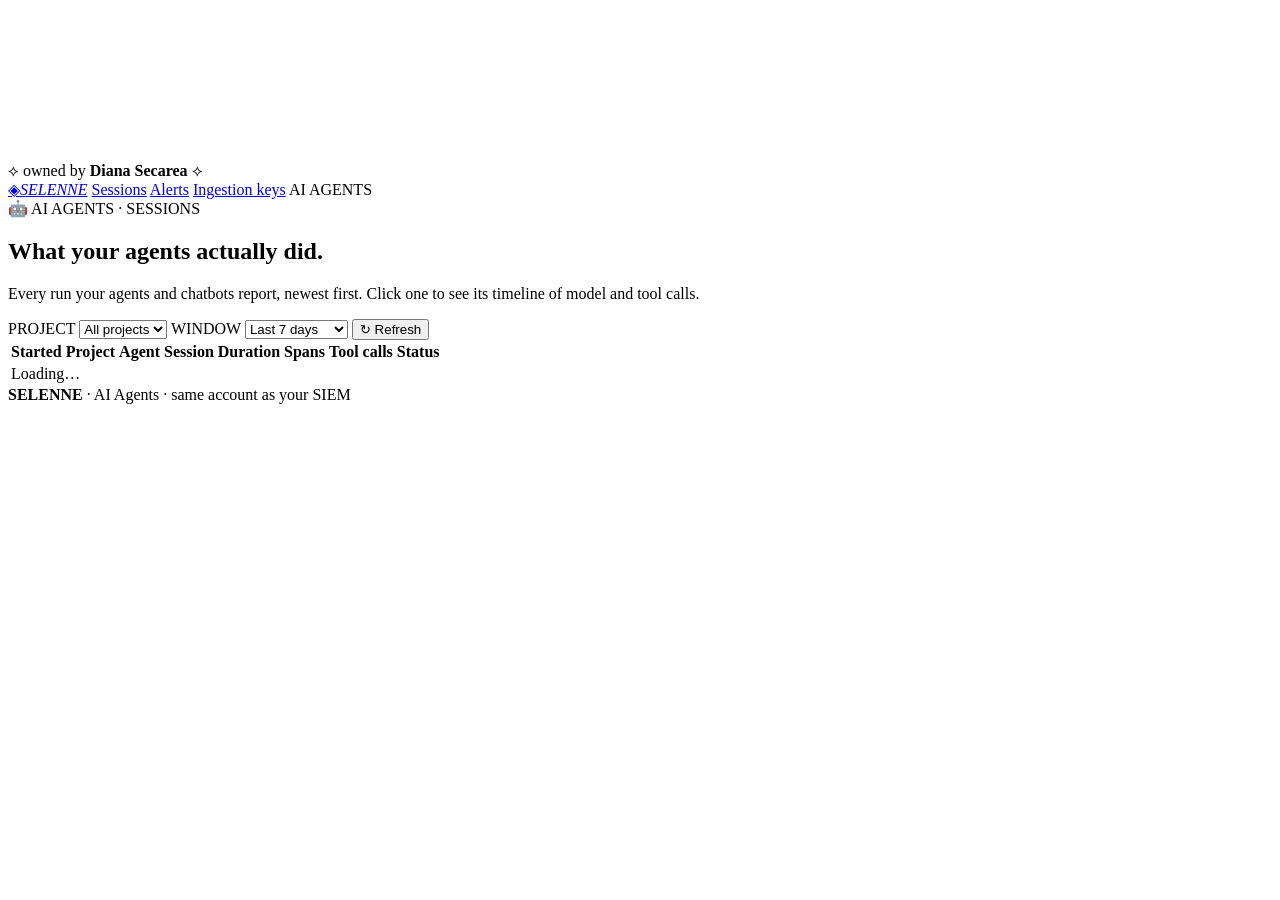
==== frontend/index.html @ 6bac26e8 "initial commit" ====
<!DOCTYPE html>
<html lang="en">
<head>
<meta charset="UTF-8">
<meta name="viewport" content="width=device-width, initial-scale=1.0">
<title>AI Agents — Selenne</title>
<link rel="preconnect" href="https://fonts.googleapis.com">
<link href="https://fonts.googleapis.com/css2?family=Space+Grotesk:wght@500;600;700&family=Inter:wght@400;500;600&family=JetBrains+Mono:wght@400;600&display=swap" rel="stylesheet">
<!-- Selenne's stylesheet, switcher and UI runtime, copied into
     assets/selenne/ by scripts/sync-selenne-ui.sh — same look as the SIEM,
     no runtime dependency on Selenne serving /assets/. -->
<link rel="stylesheet" href="/agents/assets/selenne/style.css">
<link rel="stylesheet" href="/agents/assets/console.css">
</head>
<body>

<canvas id="particles"></canvas>
<div class="aurora"><span></span><span></span><span></span></div>
<div class="grid-overlay"></div>

<div class="owner-line">⟡ owned by <b>Diana Secarea</b> ⟡</div>
<nav class="nav">
  <a class="brand" href="/agents/"><span class="logo">◈</span><em>SELENNE</em></a>
  <a class="link active" href="/agents/">Sessions</a>
  <a class="link" href="/agents/alerts">Alerts</a>
  <a class="link" href="/profile.html#agent-keys">Ingestion keys</a>
  <span class="spacer"></span>
  <span class="status-pill"><span class="dot"></span>AI AGENTS</span>
  <a class="link" id="navUser" href="/profile.html" hidden></a>
  <a class="link" id="navOut" href="#" title="Sign out" aria-label="Sign out" hidden>
    <svg width="14" height="14" viewBox="0 0 24 24" fill="none" stroke="currentColor" stroke-width="2" aria-hidden="true"><path d="M9 21H5a2 2 0 0 1-2-2V5a2 2 0 0 1 2-2h4"/><path d="m16 17 5-5-5-5M21 12H9"/></svg>
  </a>
</nav>

<main class="page wrap">
  <div class="ag-head">
    <span class="eyebrow reveal">🤖 AI AGENTS · SESSIONS</span>
    <h2 class="section-title reveal" data-delay="1">What your agents <span class="grad-text">actually did.</span></h2>
    <p class="ag-lede reveal" data-delay="2">Every run your agents and chatbots report, newest first. Click one to see its timeline of model and tool calls.</p>
  </div>

  <div class="card ag-banner" id="entitleBanner" hidden>
    <b>Selenne Agents isn't enabled on this account yet.</b>
    It comes as an add-on to your Selenne plan — contact us from your
    <a href="/profile.html">profile</a> to turn it on.
  </div>

  <div class="ag-filters reveal" data-delay="2">
    <label>PROJECT
      <select id="fProject"><option value="">All projects</option></select>
    </label>
    <label>WINDOW
      <select id="fHours">
        <option value="1">Last hour</option>
        <option value="24">Last 24 hours</option>
        <option value="168" selected>Last 7 days</option>
        <option value="720">Last 30 days</option>
      </select>
    </label>
    <span class="spacer"></span>
    <span class="mono ag-updated" id="updated"></span>
    <button class="btn btn-ghost ag-refresh" id="refresh" type="button">↻ Refresh</button>
  </div>

  <div class="card table-card reveal" data-delay="3" id="sessionsCard">
    <table class="nx">
      <thead><tr>
        <th>Started</th><th>Project</th><th>Agent</th><th>Session</th>
        <th class="num">Duration</th><th class="num">Spans</th><th class="num">Tool calls</th><th>Status</th>
      </tr></thead>
      <tbody id="sessions"><tr><td colspan="8" class="ag-muted">Loading…</td></tr></tbody>
    </table>
  </div>

  <div class="card ag-empty" id="emptyState" hidden>
    <h3>No sessions yet</h3>
    <p>Send your first trace and it shows up here within seconds.</p>
    <ol>
      <li><a href="/profile.html#agent-keys">Create an ingestion key</a> for your agent.</li>
      <li>Point OpenTelemetry at Selenne — no code change if you already use it:
        <pre class="ag-code">OTEL_EXPORTER_OTLP_TRACES_ENDPOINT=https://ingest.selenne.app/v1/traces
OTEL_EXPORTER_OTLP_TRACES_HEADERS="Authorization=Bearer sk_sel_…"
OTEL_SERVICE_NAME=my-agent</pre>
      </li>
      <li>Not on OpenTelemetry? POST JSON spans to <code>https://ingest.selenne.app/v1/events</code>.</li>
    </ol>
  </div>

  <section class="ag-detail" id="detail" hidden>
    <div class="card ag-trace">
      <div class="ag-trace-head">
        <div>
          <span class="eyebrow" id="dProject"></span>
          <h3 id="dTitle"></h3>
          <div class="mono ag-muted" id="dMeta"></div>
        </div>
        <button class="btn btn-ghost ag-refresh" id="dClose" type="button">✕ Close</button>
      </div>
      <div class="ag-legend">
        <span><i class="k-llm"></i>model call</span>
        <span><i class="k-tool"></i>tool call</span>
        <span><i class="k-other"></i>other</span>
        <span><i class="k-err"></i>error</span>
      </div>
      <div class="ag-waterfall" id="waterfall"></div>
    </div>
    <div class="card ag-inspector" id="inspector">
      <div class="ag-muted">Select a span to inspect it.</div>
    </div>
  </section>

  <footer class="footer"><b>SELENNE</b> · AI Agents · same account as your SIEM</footer>
</main>

<script src="/agents/assets/selenne/ui.js"></script>
<script src="/agents/assets/selenne/product-switch.js"></script>
<script src="/agents/assets/console.js"></script>
</body>
</html>
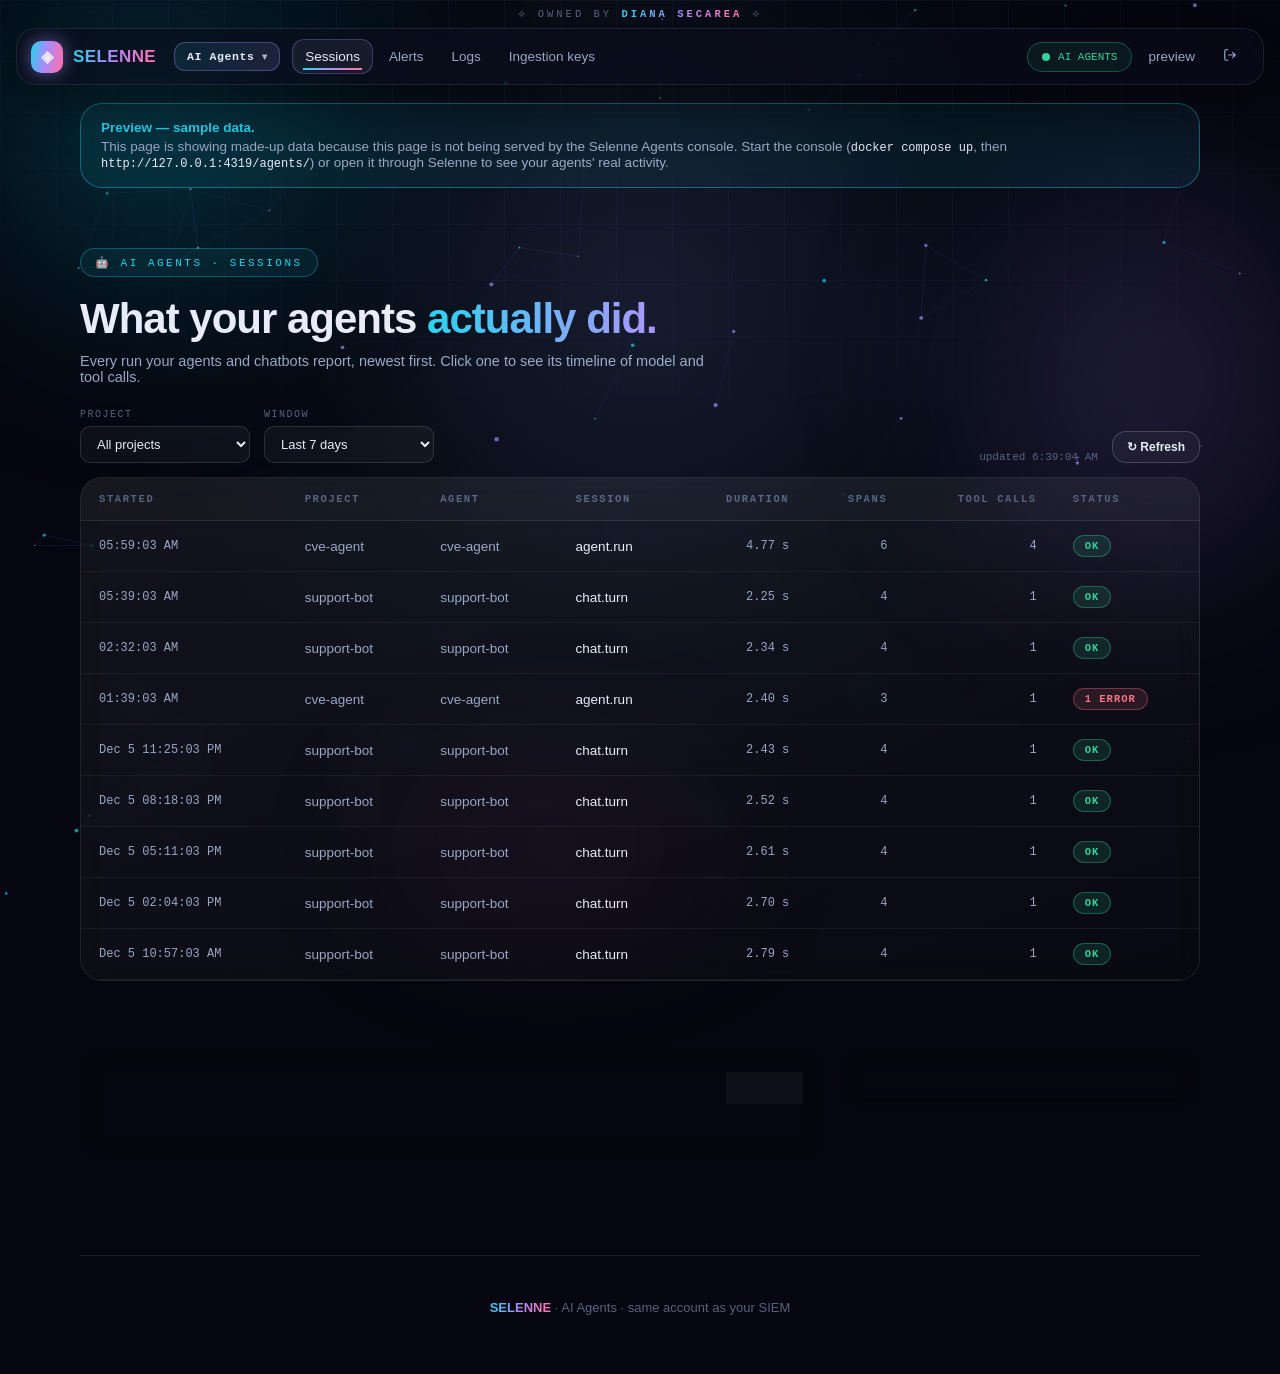
==== commit 146a3197: "Agents console: logs and keys pages, preview mode, links back to Selenne - Frontend works however it" ====
--- a/frontend/index.html
+++ b/frontend/index.html
@@ -9,8 +9,8 @@
 <!-- Selenne's stylesheet, switcher and UI runtime, copied into
      assets/selenne/ by scripts/sync-selenne-ui.sh — same look as the SIEM,
      no runtime dependency on Selenne serving /assets/. -->
-<link rel="stylesheet" href="/agents/assets/selenne/style.css">
-<link rel="stylesheet" href="/agents/assets/console.css">
+<link rel="stylesheet" href="assets/selenne/style.css">
+<link rel="stylesheet" href="assets/console.css">
 </head>
 <body>
 
@@ -20,13 +20,14 @@
 
 <div class="owner-line">⟡ owned by <b>Diana Secarea</b> ⟡</div>
 <nav class="nav">
-  <a class="brand" href="/agents/"><span class="logo">◈</span><em>SELENNE</em></a>
-  <a class="link active" href="/agents/">Sessions</a>
-  <a class="link" href="/agents/alerts">Alerts</a>
-  <a class="link" href="/profile.html#agent-keys">Ingestion keys</a>
+  <a class="brand" href="/landing.html" data-selenne-link="/landing.html" title="Selenne — home"><span class="logo">◈</span><em>SELENNE</em></a>
+  <a class="link active" href="index.html">Sessions</a>
+  <a class="link" href="alerts.html">Alerts</a>
+  <a class="link" href="logs.html">Logs</a>
+  <a class="link" href="keys.html">Ingestion keys</a>
   <span class="spacer"></span>
   <span class="status-pill"><span class="dot"></span>AI AGENTS</span>
-  <a class="link" id="navUser" href="/profile.html" hidden></a>
+  <a class="link" id="navUser" href="/profile.html" data-selenne-link="/profile.html" hidden></a>
   <a class="link" id="navOut" href="#" title="Sign out" aria-label="Sign out" hidden>
     <svg width="14" height="14" viewBox="0 0 24 24" fill="none" stroke="currentColor" stroke-width="2" aria-hidden="true"><path d="M9 21H5a2 2 0 0 1-2-2V5a2 2 0 0 1 2-2h4"/><path d="m16 17 5-5-5-5M21 12H9"/></svg>
   </a>
@@ -42,7 +43,7 @@
   <div class="card ag-banner" id="entitleBanner" hidden>
     <b>Selenne Agents isn't enabled on this account yet.</b>
     It comes as an add-on to your Selenne plan — contact us from your
-    <a href="/profile.html">profile</a> to turn it on.
+    <a href="/profile.html" data-selenne-link="/profile.html">profile</a> to turn it on.
   </div>
 
   <div class="ag-filters reveal" data-delay="2">
@@ -76,7 +77,7 @@
     <h3>No sessions yet</h3>
     <p>Send your first trace and it shows up here within seconds.</p>
     <ol>
-      <li><a href="/profile.html#agent-keys">Create an ingestion key</a> for your agent.</li>
+      <li><a href="keys.html">Create an ingestion key</a> for your agent.</li>
       <li>Point OpenTelemetry at Selenne — no code change if you already use it:
         <pre class="ag-code">OTEL_EXPORTER_OTLP_TRACES_ENDPOINT=https://ingest.selenne.app/v1/traces
 OTEL_EXPORTER_OTLP_TRACES_HEADERS="Authorization=Bearer sk_sel_…"
@@ -112,8 +113,10 @@
   <footer class="footer"><b>SELENNE</b> · AI Agents · same account as your SIEM</footer>
 </main>
 
-<script src="/agents/assets/selenne/ui.js"></script>
-<script src="/agents/assets/selenne/product-switch.js"></script>
-<script src="/agents/assets/console.js"></script>
+<script src="assets/demo.js"></script>
+<script src="assets/common.js"></script>
+<script src="assets/selenne/ui.js"></script>
+<script src="assets/selenne/product-switch.js"></script>
+<script src="assets/console.js"></script>
 </body>
 </html>
--- a/frontend/assets/selenne/style.css
+++ b/frontend/assets/selenne/style.css
@@ -0,0 +1,1218 @@
+/* ============================================================
+   SELENNE — design system
+   Alternative showcase UI for the Wazuh AI Threat Engine.
+   ============================================================ */
+
+:root {
+  --bg:        #05060f;
+  --bg2:       #090b1a;
+  --glass:     rgba(255,255,255,0.04);
+  --glass-hi:  rgba(255,255,255,0.08);
+  --stroke:    rgba(255,255,255,0.09);
+  --stroke-hi: rgba(255,255,255,0.18);
+
+  --cyan:    #22d3ee;
+  --violet:  #a78bfa;
+  --magenta: #f472b6;
+  --green:   #34d399;
+  --amber:   #fbbf24;
+  --red:     #fb7185;
+
+  --text:      #e8ecf8;
+  --text-soft: #9aa6c4;
+  --text-dim:  #58627e;
+
+  --font-display: "Space Grotesk", sans-serif;
+  --font-body:    "Inter", sans-serif;
+  --font-mono:    "JetBrains Mono", monospace;
+
+  --grad-hero: linear-gradient(100deg, #22d3ee 0%, #a78bfa 45%, #f472b6 90%);
+  --ease-out:  cubic-bezier(.16,1,.3,1);
+}
+
+* { box-sizing: border-box; margin: 0; padding: 0; }
+html { scroll-behavior: smooth; }
+
+body {
+  background: var(--bg);
+  color: var(--text);
+  font-family: var(--font-body);
+  min-height: 100vh;
+  overflow-x: hidden;
+  -webkit-font-smoothing: antialiased;
+}
+
+::selection { background: rgba(167,139,250,.35); }
+::-webkit-scrollbar { width: 10px; height: 10px; }
+::-webkit-scrollbar-track { background: var(--bg); }
+::-webkit-scrollbar-thumb { background: #1c2340; border-radius: 8px; }
+::-webkit-scrollbar-thumb:hover { background: #2a3560; }
+
+/* ---------- Background layers ---------- */
+
+#particles { position: fixed; inset: 0; z-index: 0; pointer-events: none; }
+
+.aurora {
+  position: fixed; inset: 0; z-index: 0;
+  overflow: hidden; pointer-events: none;
+  filter: blur(90px) saturate(130%);
+  opacity: .5;
+}
+.aurora span { position: absolute; border-radius: 50%; mix-blend-mode: screen; }
+.aurora span:nth-child(1) {
+  width: 55vw; height: 55vw; left: -18vw; top: -22vw;
+  background: radial-gradient(circle, rgba(34,211,238,.5), transparent 65%);
+  animation: drift1 26s ease-in-out infinite alternate;
+}
+.aurora span:nth-child(2) {
+  width: 48vw; height: 48vw; right: -16vw; top: 8vh;
+  background: radial-gradient(circle, rgba(167,139,250,.45), transparent 65%);
+  animation: drift2 32s ease-in-out infinite alternate;
+}
+.aurora span:nth-child(3) {
+  width: 42vw; height: 42vw; left: 22vw; bottom: -26vw;
+  background: radial-gradient(circle, rgba(244,114,182,.35), transparent 65%);
+  animation: drift3 38s ease-in-out infinite alternate;
+}
+@keyframes drift1 { to { transform: translate(9vw, 7vh)  rotate(35deg); } }
+@keyframes drift2 { to { transform: translate(-8vw, 10vh) rotate(-30deg); } }
+@keyframes drift3 { to { transform: translate(6vw, -9vh) rotate(25deg); } }
+
+.grid-overlay {
+  position: fixed; inset: 0; z-index: 0; pointer-events: none;
+  background-image:
+    linear-gradient(rgba(140,160,255,.05) 1px, transparent 1px),
+    linear-gradient(90deg, rgba(140,160,255,.05) 1px, transparent 1px);
+  background-size: 56px 56px;
+  mask-image: radial-gradient(ellipse 90% 70% at 50% 0%, black 30%, transparent 80%);
+}
+
+main, .page { position: relative; z-index: 1; }
+
+/* ---------- Nav ---------- */
+
+.nav {
+  position: sticky; top: 14px; z-index: 50;
+  margin: 8px auto 0;
+  /* Wider than the 1120px content column, and always ONE line: labels never
+     wrap, and a viewport too narrow for the items scrolls the bar sideways
+     rather than breaking it onto a second row. */
+  width: min(1440px, calc(100% - 32px));
+  display: flex; flex-wrap: nowrap; align-items: center; gap: 4px;
+  overflow-x: auto; overflow-y: hidden;
+  scrollbar-width: none;
+  padding: 10px 14px;
+  border-radius: 20px;
+  background: rgba(10,12,26,.62);
+  border: 1px solid var(--stroke);
+  backdrop-filter: blur(18px);
+  -webkit-backdrop-filter: blur(18px);
+  box-shadow: 0 18px 50px rgba(0,0,0,.45);
+  animation: navIn .8s var(--ease-out) both;
+  transition: padding .35s var(--ease-out), transform .35s var(--ease-out);
+}
+.nav::-webkit-scrollbar { display: none; }
+.nav > * { flex-shrink: 0; }
+.nav a.link { white-space: nowrap; }
+.nav .spacer { flex: 1 0 8px; }
+.nav.shrunk { padding: 5px 14px; transform: scale(.97); }
+@keyframes navIn { from { opacity: 0; transform: translateY(-26px); } }
+
+.nav .brand {
+  display: flex; align-items: center; gap: 10px;
+  font-family: var(--font-display); font-weight: 700;
+  font-size: 17px; letter-spacing: .4px;
+  margin-right: 14px; text-decoration: none; color: var(--text);
+}
+.brand .logo {
+  width: 32px; height: 32px; border-radius: 10px;
+  display: grid; place-items: center;
+  background: var(--grad-hero);
+  box-shadow: 0 0 18px rgba(167,139,250,.55);
+  animation: logoPulse 3.2s ease-in-out infinite;
+  font-size: 16px;
+}
+@keyframes logoPulse {
+  0%,100% { box-shadow: 0 0 14px rgba(167,139,250,.45); transform: rotate(0deg); }
+  50%     { box-shadow: 0 0 30px rgba(34,211,238,.7);   transform: rotate(-6deg); }
+}
+.brand em {
+  font-style: normal;
+  background: var(--grad-hero);
+  -webkit-background-clip: text; background-clip: text;
+  -webkit-text-fill-color: transparent;
+}
+
+.nav a.link {
+  padding: 9px 12px; border-radius: 12px;
+  color: var(--text-soft); text-decoration: none;
+  font-size: 13.5px; font-weight: 500;
+  transition: color .25s, background .25s, transform .25s;
+  position: relative;
+}
+.nav a.link:hover { color: var(--text); background: var(--glass-hi); transform: translateY(-1px); }
+.nav a.link.active {
+  color: var(--text);
+  background: linear-gradient(120deg, rgba(34,211,238,.16), rgba(167,139,250,.16));
+  border: 1px solid rgba(167,139,250,.35);
+}
+.nav .spacer { flex: 1; }
+
+/* ---------- Product switcher (SIEM ⇄ AI Agents) ---------- */
+.product-switch { position: relative; margin-right: 8px; }
+.product-switch .ps-btn {
+  display: inline-flex; align-items: center; gap: 7px;
+  padding: 7px 12px; border-radius: 11px;
+  border: 1px solid rgba(167,139,250,.35);
+  background: linear-gradient(120deg, rgba(34,211,238,.10), rgba(167,139,250,.14));
+  color: var(--text); cursor: pointer;
+  font-family: var(--font-mono); font-size: 11.5px; font-weight: 600; letter-spacing: .6px;
+  transition: background .25s, transform .25s, box-shadow .25s;
+}
+.product-switch .ps-btn:hover { transform: translateY(-1px); box-shadow: 0 6px 18px rgba(167,139,250,.25); }
+.product-switch .ps-caret { opacity: .7; font-size: 10px; }
+.ps-menu {
+  position: fixed; z-index: 80;   /* placed by product-switch.js */
+  min-width: 260px; padding: 6px; border-radius: 14px;
+  background: rgba(10,12,26,.96); border: 1px solid var(--stroke);
+  box-shadow: 0 18px 50px rgba(0,0,0,.55);
+  backdrop-filter: blur(18px); -webkit-backdrop-filter: blur(18px);
+}
+.ps-menu[hidden] { display: none; }
+.ps-item {
+  display: flex; flex-direction: column; gap: 2px;
+  padding: 10px 12px; border-radius: 10px;
+  color: var(--text-soft); text-decoration: none;
+  border: 1px solid transparent;
+}
+.ps-item b { color: var(--text); font-family: var(--font-display); font-size: 14px; font-weight: 600; }
+.ps-item span { font-size: 12px; }
+.ps-item:hover { background: var(--glass-hi); }
+.ps-item.active { border-color: rgba(167,139,250,.35); background: rgba(167,139,250,.08); }
+
+/* ---------- List-manager nav buttons (constant tab bar) ---------- */
+.nav .nav-mgr-btn {
+  display: inline-flex; align-items: center; gap: 7px;
+  padding: 9px 13px; margin-right: 4px; border-radius: 12px;
+  border: 1px solid var(--stroke);
+  background: var(--glass); color: var(--text-soft);
+  font-family: var(--font-body); font-size: 12.5px; font-weight: 600;
+  cursor: pointer; transition: background .25s, transform .25s, box-shadow .25s, color .25s, border-color .25s;
+}
+.nav .nav-mgr-btn:hover { transform: translateY(-1px); }
+.nav .nav-susp-btn { border-color: rgba(251,191,36,.35); background: rgba(251,191,36,.08); color: var(--amber); }
+.nav .nav-susp-btn:hover { background: rgba(251,191,36,.16); box-shadow: 0 6px 18px rgba(251,191,36,.2); }
+.nav .nav-benign-btn { border-color: rgba(52,211,153,.35); background: rgba(52,211,153,.08); color: var(--green); }
+.nav .nav-benign-btn:hover { background: rgba(52,211,153,.16); box-shadow: 0 6px 18px rgba(52,211,153,.2); }
+.nav-mgr-count {
+  font-family: var(--font-mono); font-size: 10px; font-weight: 700;
+  padding: 1px 7px; border-radius: 999px; line-height: 1.5; color: #06070d;
+}
+.nav-susp-btn .nav-mgr-count   { background: var(--amber); }
+.nav-benign-btn .nav-mgr-count { background: var(--green); }
+
+/* "Lists" menu (Benign + Suspicious managers). The menu is attached to <body>
+   and fixed-positioned by app.js, so the one-line nav cannot clip it. */
+.nav-lists .nl-btn { white-space: nowrap; }
+.nav-lists .nl-caret { font-size: 10px; opacity: .7; }
+.nav-lists .nl-total { background: var(--violet); }
+.nl-menu {
+  position: fixed; z-index: 80; min-width: 230px; padding: 6px; border-radius: 14px;
+  background: rgba(10,12,26,.96); border: 1px solid var(--stroke);
+  box-shadow: 0 18px 50px rgba(0,0,0,.55);
+  backdrop-filter: blur(18px); -webkit-backdrop-filter: blur(18px);
+  display: flex; flex-direction: column; gap: 4px;
+}
+.nl-menu[hidden] { display: none; }
+.nl-item {
+  display: flex; align-items: center; justify-content: space-between; gap: 14px;
+  padding: 10px 12px; border-radius: 10px; border: 1px solid transparent;
+  background: transparent; cursor: pointer; text-align: left;
+  font-family: var(--font-body); font-size: 13px; font-weight: 600;
+}
+.nl-item:hover { background: var(--glass-hi); }
+.nl-item.nav-benign-btn { color: var(--green); }
+.nl-item.nav-susp-btn { color: var(--amber); }
+
+.status-pill {
+  display: flex; align-items: center; gap: 8px;
+  font-family: var(--font-mono); font-size: 11px;
+  color: var(--green); padding: 8px 14px;
+  border: 1px solid rgba(52,211,153,.3); border-radius: 999px;
+  background: rgba(52,211,153,.08);
+}
+.status-pill .dot {
+  width: 8px; height: 8px; border-radius: 50%;
+  background: var(--green);
+  animation: ping 1.8s ease-out infinite;
+}
+@keyframes ping {
+  0%   { box-shadow: 0 0 0 0 rgba(52,211,153,.6); }
+  100% { box-shadow: 0 0 0 10px rgba(52,211,153,0); }
+}
+
+/* ---------- Owner byline ---------- */
+.owner-line {
+  position: relative; z-index: 51;
+  text-align: center; padding: 8px 0 0;
+  font-family: var(--font-mono); font-size: 10.5px;
+  letter-spacing: 3px; text-transform: uppercase;
+  color: var(--text-dim);
+}
+.owner-line b {
+  background: var(--grad-hero);
+  -webkit-background-clip: text; background-clip: text;
+  -webkit-text-fill-color: transparent;
+  font-weight: 600;
+}
+
+/* ---------- Layout primitives ---------- */
+
+.wrap { width: min(1120px, calc(100% - 32px)); margin: 0 auto; }
+section { padding: 54px 0; }
+
+.eyebrow {
+  display: inline-flex; align-items: center; gap: 8px;
+  font-family: var(--font-mono); font-size: 11px;
+  letter-spacing: 2.5px; text-transform: uppercase;
+  color: var(--cyan);
+  padding: 7px 14px; border-radius: 999px;
+  border: 1px solid rgba(34,211,238,.3);
+  background: rgba(34,211,238,.07);
+}
+
+h1.hero-title {
+  font-family: var(--font-display);
+  font-size: clamp(44px, 7vw, 84px);
+  line-height: 1.02; font-weight: 700;
+  letter-spacing: -2px; margin: 26px 0 20px;
+}
+.grad-text {
+  background: var(--grad-hero);
+  background-size: 220% 220%;
+  -webkit-background-clip: text; background-clip: text;
+  -webkit-text-fill-color: transparent;
+  animation: gradShift 7s ease infinite;
+}
+@keyframes gradShift {
+  0%,100% { background-position: 0% 50%; }
+  50%     { background-position: 100% 50%; }
+}
+
+h2.section-title {
+  font-family: var(--font-display);
+  font-size: clamp(28px, 4vw, 42px);
+  font-weight: 700; letter-spacing: -1px;
+  margin: 18px 0 10px;
+}
+.lede { color: var(--text-soft); font-size: 17px; line-height: 1.7; max-width: 620px; }
+
+/* ---------- Buttons ---------- */
+
+.btn {
+  display: inline-flex; align-items: center; gap: 9px;
+  padding: 14px 26px; border-radius: 14px;
+  font-family: var(--font-display); font-weight: 600; font-size: 15px;
+  text-decoration: none; cursor: pointer; border: none;
+  transition: transform .3s var(--ease-out), box-shadow .3s;
+}
+.btn:active { transform: scale(.97); }
+.btn-primary {
+  color: #06070d;
+  background: var(--grad-hero);
+  background-size: 200% 200%;
+  box-shadow: 0 8px 30px rgba(167,139,250,.4);
+  animation: gradShift 6s ease infinite;
+}
+.btn-primary:hover { transform: translateY(-3px); box-shadow: 0 14px 44px rgba(34,211,238,.5); }
+.btn-primary:disabled { opacity: .55; cursor: wait; }
+.btn-ghost {
+  color: var(--text); background: var(--glass);
+  border: 1px solid var(--stroke-hi);
+  backdrop-filter: blur(10px);
+}
+.btn-ghost:hover { transform: translateY(-3px); background: var(--glass-hi); }
+
+/* ---------- Cards ---------- */
+
+.card {
+  position: relative;
+  background: linear-gradient(160deg, rgba(255,255,255,.055), rgba(255,255,255,.015));
+  border: 1px solid var(--stroke);
+  border-radius: 22px;
+  padding: 26px;
+  backdrop-filter: blur(14px);
+  transition: transform .45s var(--ease-out), border-color .45s, box-shadow .45s;
+  overflow: hidden;
+}
+.card::before {
+  content: "";
+  position: absolute; inset: 0;
+  background: radial-gradient(500px circle at var(--mx,50%) var(--my,50%),
+              rgba(167,139,250,.14), transparent 45%);
+  opacity: 0; transition: opacity .4s;
+  pointer-events: none;
+}
+.card:hover::before { opacity: 1; }
+.card:hover {
+  transform: translateY(-6px);
+  border-color: var(--stroke-hi);
+  box-shadow: 0 24px 60px rgba(0,0,0,.5);
+}
+.card .icon {
+  width: 46px; height: 46px; border-radius: 14px;
+  display: grid; place-items: center; font-size: 22px;
+  margin-bottom: 16px;
+  background: linear-gradient(140deg, rgba(34,211,238,.18), rgba(167,139,250,.18));
+  border: 1px solid rgba(167,139,250,.3);
+}
+.card h3 { font-family: var(--font-display); font-size: 18px; margin-bottom: 8px; }
+.card p  { color: var(--text-soft); font-size: 14px; line-height: 1.65; }
+
+.grid-3 { display: grid; grid-template-columns: repeat(3, 1fr); gap: 18px; }
+.grid-2 { display: grid; grid-template-columns: repeat(2, 1fr); gap: 18px; }
+@media (max-width: 900px) { .grid-3 { grid-template-columns: 1fr; } .grid-2 { grid-template-columns: 1fr; } }
+
+/* ---------- Stats ---------- */
+
+.stat-num {
+  font-family: var(--font-display);
+  font-size: clamp(34px, 4.5vw, 52px); font-weight: 700;
+  background: var(--grad-hero);
+  -webkit-background-clip: text; background-clip: text;
+  -webkit-text-fill-color: transparent;
+  letter-spacing: -1.5px;
+}
+.stat-label {
+  font-family: var(--font-mono); font-size: 11px;
+  letter-spacing: 2px; text-transform: uppercase;
+  color: var(--text-dim); margin-top: 6px;
+}
+.stat-sub { font-size: 10.5px; color: var(--text-dim); margin-top: 3px; font-family: var(--font-mono); }
+
+/* ---------- Badges ---------- */
+
+.badge {
+  display: inline-flex; align-items: center; gap: 6px;
+  font-family: var(--font-mono); font-size: 10.5px; font-weight: 600;
+  letter-spacing: 1px; padding: 4px 11px; border-radius: 999px;
+  text-transform: uppercase;
+}
+.badge.crit  { color: var(--red);    background: rgba(251,113,133,.12); border: 1px solid rgba(251,113,133,.35); }
+.badge.high  { color: var(--amber);  background: rgba(251,191,36,.12);  border: 1px solid rgba(251,191,36,.35); }
+.badge.med   { color: var(--violet); background: rgba(167,139,250,.12); border: 1px solid rgba(167,139,250,.35); }
+.badge.low   { color: var(--green);  background: rgba(52,211,153,.12);  border: 1px solid rgba(52,211,153,.35); }
+.badge.info  { color: var(--cyan);   background: rgba(34,211,238,.12);  border: 1px solid rgba(34,211,238,.35); }
+.badge.amber { color: var(--amber);  background: rgba(251,191,36,.12);  border: 1px solid rgba(251,191,36,.35); }
+
+/* ---------- Ticker ---------- */
+
+.ticker-shell {
+  overflow: hidden; position: relative;
+  border-top: 1px solid var(--stroke); border-bottom: 1px solid var(--stroke);
+  background: rgba(8,10,22,.6); backdrop-filter: blur(8px);
+  mask-image: linear-gradient(90deg, transparent, black 6%, black 94%, transparent);
+}
+.ticker {
+  display: flex; gap: 46px; width: max-content;
+  padding: 13px 0;
+  animation: marquee 36s linear infinite;
+}
+.ticker-shell:hover .ticker { animation-play-state: paused; }
+.ticker span {
+  font-family: var(--font-mono); font-size: 12px;
+  color: var(--text-soft); white-space: nowrap;
+  display: flex; align-items: center; gap: 9px;
+}
+.ticker b { color: var(--cyan); font-weight: 600; }
+@keyframes marquee { to { transform: translateX(-50%); } }
+
+/* ---------- Reveal on scroll ---------- */
+
+.reveal { opacity: 0; transform: translateY(34px); transition: opacity .9s var(--ease-out), transform .9s var(--ease-out); }
+.reveal.in { opacity: 1; transform: none; }
+.reveal[data-delay="1"] { transition-delay: .12s; }
+.reveal[data-delay="2"] { transition-delay: .24s; }
+.reveal[data-delay="3"] { transition-delay: .36s; }
+.reveal[data-delay="4"] { transition-delay: .48s; }
+
+/* ---------- Tables ---------- */
+
+.table-card { padding: 0; overflow: hidden; }
+table.nx { width: 100%; border-collapse: collapse; font-size: 13.5px; }
+table.nx th {
+  text-align: left; font-family: var(--font-mono); font-size: 10.5px;
+  letter-spacing: 1.6px; text-transform: uppercase; color: var(--text-dim);
+  padding: 15px 18px; border-bottom: 1px solid var(--stroke);
+  background: rgba(255,255,255,.02);
+}
+table.nx td { padding: 14px 18px; border-bottom: 1px solid rgba(255,255,255,.05); color: var(--text-soft); }
+table.nx tr { transition: background .25s; }
+table.nx tbody tr:hover { background: rgba(167,139,250,.06); }
+table.nx td.mono { font-family: var(--font-mono); font-size: 12px; }
+
+/* ---------- Progress / score bars ---------- */
+
+.bar {
+  height: 7px; border-radius: 99px; overflow: hidden;
+  background: rgba(255,255,255,.07); min-width: 60px;
+}
+.bar i {
+  display: block; height: 100%; border-radius: 99px; width: 0;
+  background: var(--grad-hero);
+  transition: width 1.3s var(--ease-out);
+  box-shadow: 0 0 12px rgba(167,139,250,.6);
+}
+.bar.red i   { background: linear-gradient(90deg, #fb7185, #f472b6); box-shadow: 0 0 12px rgba(251,113,133,.6); }
+.bar.green i { background: linear-gradient(90deg, #34d399, #22d3ee); box-shadow: 0 0 12px rgba(52,211,153,.5); }
+.bar.amber i { background: linear-gradient(90deg, #fbbf24, #fb7185); box-shadow: 0 0 12px rgba(251,191,36,.5); }
+
+/* ---------- Console / terminal ---------- */
+
+.console {
+  font-family: var(--font-mono); font-size: 12.5px; line-height: 1.9;
+  background: rgba(3,4,10,.85);
+  border: 1px solid var(--stroke); border-radius: 18px;
+  padding: 20px 22px; height: 320px; overflow-y: auto;
+}
+.console .ln { opacity: 0; animation: lnIn .4s forwards; }
+@keyframes lnIn { from { opacity: 0; transform: translateX(-8px); } to { opacity: 1; transform: none; } }
+.console .t   { color: var(--text-dim); }
+.console .ok  { color: var(--green); }
+.console .wr  { color: var(--amber); }
+.console .er  { color: var(--red); }
+.console .hl  { color: var(--cyan); }
+.console .idle {
+  display: grid; place-items: center; height: 100%;
+  color: var(--text-dim); text-align: center; line-height: 1.8;
+}
+
+.cursor::after { content: "▋"; color: var(--cyan); animation: blink 1s steps(1) infinite; }
+@keyframes blink { 50% { opacity: 0; } }
+
+/* ---------- Chat ---------- */
+
+.chat-shell { display: flex; flex-direction: column; height: calc(100vh - 300px); min-height: 460px; }
+.chat-scroll { flex: 1; overflow-y: auto; padding: 26px 6px; display: flex; flex-direction: column; gap: 18px; }
+.msg { max-width: 78%; padding: 15px 19px; border-radius: 20px; font-size: 14.5px; line-height: 1.7; animation: msgIn .5s var(--ease-out); }
+@keyframes msgIn { from { opacity: 0; transform: translateY(16px) scale(.97); } }
+.msg.user {
+  align-self: flex-end;
+  background: linear-gradient(130deg, rgba(34,211,238,.2), rgba(167,139,250,.24));
+  border: 1px solid rgba(167,139,250,.35);
+  border-bottom-right-radius: 6px;
+}
+.msg.bot {
+  align-self: flex-start;
+  background: var(--glass); border: 1px solid var(--stroke);
+  border-bottom-left-radius: 6px;
+  backdrop-filter: blur(10px);
+}
+.msg.bot blockquote {
+  margin: 10px 0; padding: 10px 14px;
+  border-left: 3px solid var(--violet);
+  background: rgba(167,139,250,.08); border-radius: 0 10px 10px 0;
+  font-style: italic; color: var(--text);
+}
+.msg .srcs { display: flex; flex-wrap: wrap; gap: 7px; margin-top: 12px; }
+.src-chip {
+  font-family: var(--font-mono); font-size: 10.5px;
+  padding: 4px 10px; border-radius: 8px;
+  background: rgba(34,211,238,.1); border: 1px solid rgba(34,211,238,.3);
+  color: var(--cyan);
+  animation: chipIn .4s var(--ease-out) both;
+  cursor: pointer; transition: all .3s;
+}
+.src-chip:hover { transform: translateY(-2px) scale(1.06); box-shadow: 0 6px 18px rgba(34,211,238,.25); }
+.src-chip.doc { background: rgba(244,114,182,.1); border-color: rgba(244,114,182,.35); color: var(--magenta); }
+@keyframes chipIn { from { opacity: 0; transform: scale(.7); } }
+
+.typing { display: inline-flex; gap: 5px; padding: 6px 2px; }
+.typing i { width: 7px; height: 7px; border-radius: 50%; background: var(--violet); animation: bounce 1.2s ease-in-out infinite; }
+.typing i:nth-child(2) { animation-delay: .15s; }
+.typing i:nth-child(3) { animation-delay: .3s; }
+@keyframes bounce { 0%,60%,100% { transform: translateY(0); opacity:.4; } 30% { transform: translateY(-7px); opacity:1; } }
+
+.chat-input {
+  display: flex; gap: 12px; padding: 16px;
+  background: rgba(10,12,26,.7); border: 1px solid var(--stroke);
+  border-radius: 20px; backdrop-filter: blur(16px);
+}
+.chat-input input { flex: 1; background: transparent; border: none; outline: none; color: var(--text); font-size: 15px; font-family: var(--font-body); }
+.chat-input input::placeholder { color: var(--text-dim); }
+
+.sugg { display: flex; flex-wrap: wrap; gap: 9px; margin: 14px 0; }
+.sugg button {
+  font-family: var(--font-mono); font-size: 11.5px; cursor: pointer;
+  color: var(--text-soft); padding: 8px 15px; border-radius: 999px;
+  background: var(--glass); border: 1px solid var(--stroke);
+  transition: all .3s;
+}
+.sugg button:hover { color: var(--cyan); border-color: rgba(34,211,238,.45); transform: translateY(-2px); }
+
+/* ---------- Pipeline ---------- */
+
+.pipeline { display: flex; align-items: center; gap: 0; margin: 40px 0; }
+.pipe-node {
+  flex: 1; text-align: center; position: relative;
+  padding: 22px 8px; border-radius: 18px;
+  background: var(--glass); border: 1px solid var(--stroke);
+  transition: all .4s;
+}
+.pipe-node .glyph { font-size: 26px; margin-bottom: 10px; display: block; }
+.pipe-node b { font-family: var(--font-display); font-size: 14px; display: block; }
+.pipe-node small { color: var(--text-dim); font-family: var(--font-mono); font-size: 10px; letter-spacing: 1px; }
+.pipe-node.active {
+  border-color: rgba(34,211,238,.55);
+  background: rgba(34,211,238,.09);
+  box-shadow: 0 0 34px rgba(34,211,238,.28);
+  transform: translateY(-5px) scale(1.04);
+}
+.pipe-link { width: 54px; height: 2px; position: relative; background: rgba(255,255,255,.1); flex-shrink: 0; }
+.pipe-link::after {
+  content: ""; position: absolute; top: -2.5px; left: 0;
+  width: 7px; height: 7px; border-radius: 50%;
+  background: var(--cyan); box-shadow: 0 0 10px var(--cyan);
+  animation: flow 1.6s linear infinite;
+}
+@keyframes flow { to { left: calc(100% - 7px); } }
+@media (max-width: 860px) { .pipeline { flex-direction: column; gap: 14px; } .pipe-link { width: 2px; height: 30px; } .pipe-link::after { animation: flowV 1.6s linear infinite; left: -2.5px; } @keyframes flowV { to { top: calc(100% - 7px); } } }
+
+/* ---------- Radar ---------- */
+
+.radar {
+  position: relative; width: 100%; aspect-ratio: 1;
+  border-radius: 50%;
+  border: 1px solid rgba(34,211,238,.25);
+  background:
+    radial-gradient(circle, transparent 0 24%, rgba(34,211,238,.14) 24.5% 25%, transparent 25.5% 49%, rgba(34,211,238,.14) 49.5% 50%, transparent 50.5% 74%, rgba(34,211,238,.14) 74.5% 75%, transparent 75.5%),
+    radial-gradient(circle, rgba(34,211,238,.06), transparent 70%);
+}
+.radar::before, .radar::after { content: ""; position: absolute; background: rgba(34,211,238,.14); }
+.radar::before { left: 50%; top: 0; width: 1px; height: 100%; }
+.radar::after  { top: 50%; left: 0; height: 1px; width: 100%; }
+.radar .sweep {
+  position: absolute; inset: 0; border-radius: 50%;
+  background: conic-gradient(from 0deg, rgba(34,211,238,.5), transparent 70deg, transparent);
+  animation: sweep 3.6s linear infinite;
+  mask-image: radial-gradient(circle, black 0 75%, transparent 76%);
+}
+@keyframes sweep { to { transform: rotate(360deg); } }
+.radar .blip {
+  position: absolute; width: 9px; height: 9px; border-radius: 50%;
+  background: var(--red); box-shadow: 0 0 12px var(--red);
+  animation: blip 3.6s ease-out infinite;
+}
+.radar .blip.g { background: var(--green); box-shadow: 0 0 12px var(--green); }
+@keyframes blip { 0%,12% { opacity: 0; } 18% { opacity: 1; } 70% { opacity: .9; } 100% { opacity: 0; } }
+
+/* ---------- Misc ---------- */
+
+.footer {
+  padding: 44px 0 60px; text-align: center;
+  color: var(--text-dim); font-size: 13px;
+  border-top: 1px solid var(--stroke); margin-top: 40px;
+}
+.footer b {
+  font-family: var(--font-display);
+  background: var(--grad-hero);
+  -webkit-background-clip: text; background-clip: text;
+  -webkit-text-fill-color: transparent;
+}
+
+.page-head { padding: 60px 0 24px; }
+
+.filter-chips { display: flex; flex-wrap: wrap; gap: 9px; margin: 20px 0; }
+.filter-chips button {
+  font-family: var(--font-mono); font-size: 11px; letter-spacing: 1px;
+  padding: 8px 16px; border-radius: 999px; cursor: pointer;
+  background: var(--glass); border: 1px solid var(--stroke); color: var(--text-soft);
+  transition: all .3s; text-transform: uppercase;
+}
+.filter-chips button:hover { transform: translateY(-2px); }
+.filter-chips button.on {
+  color: #06070d; background: var(--grad-hero); border-color: transparent;
+  font-weight: 700; box-shadow: 0 6px 20px rgba(167,139,250,.4);
+}
+
+.float { animation: floaty 6s ease-in-out infinite; }
+@keyframes floaty { 0%,100% { transform: translateY(0); } 50% { transform: translateY(-14px); } }
+
+.shimmer-line {
+  height: 1px; border: none; margin: 0;
+  background: linear-gradient(90deg, transparent, rgba(167,139,250,.6), rgba(34,211,238,.6), transparent);
+  background-size: 200% 100%;
+  animation: shimmer 3s linear infinite;
+}
+@keyframes shimmer { to { background-position: -200% 0; } }
+
+.alert-row { animation: rowIn .6s var(--ease-out); }
+@keyframes rowIn {
+  from { opacity: 0; transform: translateX(-24px); background: rgba(34,211,238,.14); }
+  to   { opacity: 1; transform: none; }
+}
+
+.orb-legend { display: flex; flex-wrap: wrap; gap: 14px; margin-top: 18px; }
+.orb-legend span { display: flex; align-items: center; gap: 8px; font-family: var(--font-mono); font-size: 11.5px; color: var(--text-soft); }
+.orb-legend i { width: 10px; height: 10px; border-radius: 50%; display: inline-block; }
+
+/* ============================================================
+   v2 — modals, expandable cards, map, charts, chat side-panel,
+   docs panel, source viewer, queue, page transitions
+   ============================================================ */
+
+@media (prefers-reduced-motion: no-preference) {
+  body { animation: pageIn .55s var(--ease-out); }
+}
+@keyframes pageIn { from { opacity: 0; transform: translateY(12px) scale(.995); } }
+body.page-leave { animation: pageOut .28s ease forwards; }
+@keyframes pageOut { to { opacity: 0; transform: translateY(-10px) scale(.99); } }
+
+/* ---------- Generic modal ---------- */
+.modal-overlay {
+  position: fixed; inset: 0; z-index: 200;
+  background: rgba(3,4,10,.7);
+  backdrop-filter: blur(8px);
+  display: none; align-items: center; justify-content: center;
+  animation: fadeIn .3s;
+}
+.modal-overlay.open { display: flex; }
+@keyframes fadeIn { from { opacity: 0; } }
+.modal {
+  width: min(680px, calc(100% - 40px));
+  max-height: 84vh; overflow-y: auto;
+  background: linear-gradient(165deg, #0e1226, #090b1a);
+  border: 1px solid var(--stroke-hi); border-radius: 24px;
+  padding: 28px;
+  box-shadow: 0 40px 120px rgba(0,0,0,.7), 0 0 60px rgba(167,139,250,.12);
+  animation: modalIn .45s var(--ease-out);
+}
+@keyframes modalIn { from { opacity: 0; transform: translateY(40px) scale(.92); } }
+.modal h3 { font-family: var(--font-display); font-size: 20px; margin-bottom: 6px; }
+.modal .modal-sub { color: var(--text-dim); font-size: 12.5px; font-family: var(--font-mono); margin-bottom: 18px; }
+.modal-close {
+  float: right; cursor: pointer; border: none;
+  width: 34px; height: 34px; border-radius: 10px;
+  background: var(--glass); color: var(--text-soft); font-size: 16px;
+  transition: all .25s;
+}
+.modal-close:hover { background: rgba(251,113,133,.15); color: var(--red); transform: rotate(90deg); }
+
+/* ---------- Expandable alert cards ---------- */
+.alert-card {
+  cursor: pointer; padding: 18px 22px;
+  transition: transform .5s var(--ease-out), box-shadow .5s, border-color .4s, margin .5s var(--ease-out);
+}
+.alert-card.expanded {
+  transform: scale(1.025);
+  margin: 18px 0;
+  border-color: rgba(34,211,238,.5);
+  box-shadow: 0 30px 80px rgba(0,0,0,.6), 0 0 40px rgba(34,211,238,.15);
+  z-index: 5; position: relative;
+}
+.alert-card .alert-detail {
+  max-height: 0; overflow: hidden; opacity: 0;
+  transition: max-height .6s var(--ease-out), opacity .5s, margin .4s;
+}
+.alert-card.expanded .alert-detail { max-height: 520px; opacity: 1; margin-top: 16px; }
+.detail-kv {
+  display: grid; grid-template-columns: 130px 1fr; gap: 5px 14px;
+  font-size: 12.5px; font-family: var(--font-mono);
+  background: rgba(3,4,10,.5); border: 1px solid var(--stroke);
+  border-radius: 14px; padding: 14px 16px;
+}
+.detail-kv dt { color: var(--text-dim); }
+.detail-kv dd { color: var(--text); word-break: break-all; }
+
+/* ---------- Chat side panel ---------- */
+.chat-side {
+  position: fixed; top: 0; right: 0; bottom: 0; z-index: 150;
+  width: min(460px, 94vw);
+  background: rgba(8,10,22,.92);
+  border-left: 1px solid var(--stroke-hi);
+  backdrop-filter: blur(24px);
+  transform: translateX(102%);
+  transition: transform .55s var(--ease-out);
+  display: flex; flex-direction: column;
+  box-shadow: -30px 0 80px rgba(0,0,0,.5);
+}
+.chat-side.open { transform: none; }
+.chat-side .cs-head {
+  display: flex; align-items: center; gap: 10px;
+  padding: 18px 20px; border-bottom: 1px solid var(--stroke);
+  font-family: var(--font-display); font-weight: 600;
+}
+.chat-side .cs-body { flex: 1; overflow-y: auto; padding: 18px; display: flex; flex-direction: column; gap: 14px; }
+.chat-side .cs-input { display: flex; gap: 10px; padding: 14px; border-top: 1px solid var(--stroke); }
+.chat-side .cs-input input {
+  flex: 1; background: var(--glass); border: 1px solid var(--stroke);
+  border-radius: 12px; padding: 11px 14px; color: var(--text); outline: none; font-size: 13.5px;
+}
+
+/* ---------- Docs slide-out panel ---------- */
+.docs-side {
+  position: fixed; top: 0; right: 0; bottom: 0; z-index: 150;
+  width: min(420px, 94vw);
+  background: rgba(8,10,22,.94);
+  border-left: 1px solid var(--stroke-hi);
+  backdrop-filter: blur(24px);
+  transform: translateX(102%);
+  transition: transform .55s var(--ease-out);
+  display: flex; flex-direction: column;
+}
+.docs-side.open { transform: none; }
+.docs-side .cs-head {
+  display: flex; align-items: center; gap: 10px;
+  padding: 18px 20px; border-bottom: 1px solid var(--stroke);
+  font-family: var(--font-display); font-weight: 600;
+}
+.docs-side .cs-body { flex: 1; overflow-y: auto; }
+.doc-card {
+  background: var(--glass); border: 1px solid var(--stroke);
+  border-radius: 16px; padding: 16px; margin-bottom: 12px;
+  transition: all .3s; animation: msgIn .5s var(--ease-out);
+}
+.doc-card:hover { border-color: rgba(244,114,182,.4); transform: translateX(-4px); }
+
+/* ---------- Conversations drawer (per-account chat history) ---------- */
+.chats-side {
+  position: fixed; top: 0; left: 0; bottom: 0; z-index: 150;
+  width: min(340px, 92vw);
+  background: rgba(8,10,22,.94);
+  border-right: 1px solid var(--stroke-hi);
+  backdrop-filter: blur(24px);
+  transform: translateX(-102%);
+  transition: transform .5s var(--ease-out);
+  display: flex; flex-direction: column;
+}
+.chats-side.open { transform: none; box-shadow: 40px 0 80px rgba(0,0,0,.45); }
+.chats-side .cs-head {
+  display: flex; align-items: center; gap: 10px;
+  padding: 18px 20px; border-bottom: 1px solid var(--stroke);
+  font-family: var(--font-display); font-weight: 600; font-size: 16px;
+}
+.drawer-scrim {
+  position: fixed; inset: 0; z-index: 149; background: rgba(3,4,10,.5);
+  backdrop-filter: blur(2px); opacity: 0; pointer-events: none;
+  transition: opacity .4s var(--ease-out);
+}
+.drawer-scrim.open { opacity: 1; pointer-events: auto; }
+
+.conv-tools { padding: 14px 16px 8px; display: flex; flex-direction: column; gap: 10px; }
+.conv-new {
+  display: flex; align-items: center; justify-content: center; gap: 8px;
+  padding: 11px 14px; border-radius: 13px; cursor: pointer;
+  font-family: var(--font-display); font-weight: 600; font-size: 13.5px;
+  color: var(--text); background: var(--glass);
+  border: 1px solid transparent;
+  background-image: linear-gradient(var(--bg2),var(--bg2)), var(--grad-hero);
+  background-origin: border-box; background-clip: padding-box, border-box;
+  transition: transform .2s, box-shadow .3s;
+}
+.conv-new:hover { transform: translateY(-2px); box-shadow: 0 10px 30px rgba(167,139,250,.28); }
+.conv-search {
+  width: 100%; background: var(--glass); border: 1px solid var(--stroke);
+  border-radius: 11px; padding: 9px 13px; color: var(--text);
+  outline: none; font-size: 13px; font-family: var(--font-body);
+  transition: border-color .3s, box-shadow .3s;
+}
+.conv-search:focus { border-color: rgba(34,211,238,.5); box-shadow: 0 0 0 3px rgba(34,211,238,.12); }
+
+.conv-list { flex: 1; overflow-y: auto; padding: 6px 12px 18px; }
+.conv-group { font-family: var(--font-mono); font-size: 10px; letter-spacing: .12em;
+  text-transform: uppercase; color: var(--text-dim); padding: 14px 8px 6px; }
+.conv-item {
+  position: relative; display: block; width: 100%; text-align: left;
+  padding: 11px 12px 11px 14px; margin-bottom: 4px; border-radius: 12px;
+  border: 1px solid transparent; cursor: pointer; overflow: hidden;
+  transition: background .2s, border-color .2s;
+}
+.conv-item:hover { background: var(--glass); }
+.conv-item.active { background: var(--glass-hi); border-color: var(--stroke-hi); }
+.conv-item.active::before {
+  content: ""; position: absolute; left: 0; top: 8px; bottom: 8px; width: 3px;
+  border-radius: 3px; background: var(--grad-hero);
+}
+.conv-title {
+  font-size: 13.5px; color: var(--text); font-weight: 500;
+  white-space: nowrap; overflow: hidden; text-overflow: ellipsis;
+  padding-right: 44px;
+}
+.conv-meta { font-size: 11px; color: var(--text-dim); margin-top: 3px;
+  font-family: var(--font-mono); }
+.conv-actions {
+  position: absolute; top: 9px; right: 8px; display: flex; gap: 3px;
+  opacity: 0; transition: opacity .2s;
+}
+.conv-item:hover .conv-actions, .conv-item.active .conv-actions { opacity: 1; }
+.conv-act {
+  display: grid; place-items: center; width: 26px; height: 26px;
+  border-radius: 8px; border: 1px solid var(--stroke); background: rgba(8,10,22,.8);
+  color: var(--text-dim); cursor: pointer; font-size: 12px; transition: all .18s;
+}
+.conv-act:hover { color: var(--cyan); border-color: rgba(34,211,238,.4); }
+.conv-act.del:hover { color: var(--red); border-color: rgba(251,113,133,.45); }
+.conv-rename {
+  width: 100%; background: rgba(3,4,10,.6); border: 1px solid rgba(34,211,238,.5);
+  border-radius: 9px; padding: 7px 10px; color: var(--text); outline: none;
+  font-size: 13.5px; font-family: var(--font-body);
+}
+.conv-empty { text-align: center; color: var(--text-dim); font-size: 13px;
+  padding: 46px 20px; line-height: 1.7; }
+
+/* ---------- Upload dropzone ---------- */
+.dropzone {
+  border: 2px dashed var(--stroke-hi); border-radius: 18px;
+  padding: 34px 20px; text-align: center; cursor: pointer;
+  transition: all .35s; color: var(--text-soft);
+}
+.dropzone:hover, .dropzone.drag {
+  border-color: var(--cyan); background: rgba(34,211,238,.06);
+  transform: scale(1.015); color: var(--cyan);
+}
+
+/* ---------- Inputs ---------- */
+.nx-input, .nx-select {
+  background: var(--glass); border: 1px solid var(--stroke);
+  border-radius: 12px; padding: 10px 14px; color: var(--text);
+  outline: none; font-size: 13.5px; font-family: var(--font-body);
+  transition: border-color .3s, box-shadow .3s;
+}
+.nx-input:focus, .nx-select:focus {
+  border-color: rgba(34,211,238,.5);
+  box-shadow: 0 0 0 3px rgba(34,211,238,.12);
+}
+.nx-select option { background: #0e1226; }
+
+/* ---------- Map + chart cards ---------- */
+.map-shell { border-radius: 18px; overflow: hidden; border: 1px solid var(--stroke); }
+#attackMap { height: 380px; background: #060c18; }
+.leaflet-container { background: #060c18 !important; font-family: var(--font-body); }
+.geo-popup .leaflet-popup-content-wrapper {
+  background: #0e1226; color: var(--text); border: 1px solid var(--stroke-hi);
+  border-radius: 12px; font-size: 12.5px;
+}
+.geo-popup .leaflet-popup-tip { background: #0e1226; }
+.chart-box { position: relative; height: 220px; }
+
+/* ---------- Mini buttons ---------- */
+.btn-mini {
+  font-family: var(--font-mono); font-size: 11px; font-weight: 700;
+  padding: 6px 13px; border-radius: 9px; cursor: pointer;
+  border: 1px solid; background: transparent;
+  transition: all .25s; letter-spacing: .5px;
+}
+.btn-mini.ok { color: var(--green); border-color: rgba(52,211,153,.4); }
+.btn-mini.ok:hover { background: rgba(52,211,153,.15); transform: translateY(-2px); }
+.btn-mini.no { color: var(--red); border-color: rgba(251,113,133,.4); }
+.btn-mini.no:hover { background: rgba(251,113,133,.15); transform: translateY(-2px); }
+.btn-mini.view { color: var(--cyan); border-color: rgba(34,211,238,.4); }
+.btn-mini.view:hover { background: rgba(34,211,238,.15); transform: translateY(-2px); }
+
+/* ---------- Toast ---------- */
+.toast {
+  position: fixed; bottom: 26px; left: 50%; transform: translateX(-50%) translateY(80px);
+  z-index: 300; padding: 13px 24px; border-radius: 14px;
+  background: linear-gradient(140deg, rgba(52,211,153,.16), rgba(34,211,238,.14));
+  border: 1px solid rgba(52,211,153,.45); color: var(--text);
+  font-size: 13.5px; font-weight: 600; opacity: 0;
+  transition: all .5s var(--ease-out);
+  backdrop-filter: blur(14px);
+}
+.toast.show { opacity: 1; transform: translateX(-50%) translateY(0); }
+
+/* ---------- Exception chip bar (benign + suspicious, always visible) ---------- */
+.exc-bar {
+  display: flex; align-items: center; flex-wrap: wrap; gap: 8px;
+  background: rgba(8,10,22,.6); border: 1px solid var(--stroke);
+  border-radius: 16px; padding: 11px 16px; margin: 12px 0;
+  backdrop-filter: blur(10px);
+}
+.exc-bar .exc-label {
+  font-family: var(--font-mono); font-size: 10px; letter-spacing: 1.6px;
+  text-transform: uppercase; color: var(--text-dim); margin-right: 4px;
+}
+.exc-chip {
+  display: inline-flex; align-items: center; gap: 6px;
+  font-family: var(--font-mono); font-size: 11px;
+  padding: 4px 6px 4px 11px; border-radius: 999px;
+  transition: all .25s; animation: chipIn .4s var(--ease-out) both;
+}
+.exc-chip.benign { color: var(--green); background: rgba(52,211,153,.1); border: 1px solid rgba(52,211,153,.35); }
+.exc-chip.susp   { color: var(--amber); background: rgba(251,191,36,.1); border: 1px solid rgba(251,191,36,.35); }
+.exc-chip button {
+  border: none; background: transparent; color: inherit; cursor: pointer;
+  font-size: 12px; opacity: .6; padding: 0 4px;
+}
+.exc-chip button:hover { opacity: 1; transform: scale(1.2); }
+.exc-chip:hover { transform: translateY(-2px); }
+
+/* ---------- Clean alert card ---------- */
+.alert-card { padding: 16px 18px; cursor: default; }
+.ac-head { display: flex; justify-content: space-between; align-items: flex-start; gap: 16px; }
+.ac-headL { min-width: 0; }
+.ac-time { font-family: var(--font-mono); font-size: 11px; color: var(--text-dim); margin-bottom: 5px; }
+.ac-title { font-size: 14.5px; font-weight: 600; color: var(--text); line-height: 1.4; }
+.ac-rule { font-family: var(--font-mono); font-weight: 700; margin-right: 8px; }
+.ac-headR { display: flex; flex-direction: column; align-items: flex-end; gap: 7px; flex-shrink: 0; }
+.ac-score { font-family: var(--font-display); font-weight: 700; font-size: 24px; line-height: 1; }
+.ac-score span { font-size: 12px; color: var(--text-dim); font-weight: 500; }
+.ac-meta { display: flex; flex-wrap: wrap; gap: 8px 18px; margin: 11px 0 10px; font-size: 12px; color: var(--text-soft); font-family: var(--font-mono); }
+.ac-meta b { color: var(--text); font-weight: 600; }
+.ac-log {
+  font-family: var(--font-mono); font-size: 11.5px; color: var(--text-dim);
+  background: rgba(3,4,10,.5); border: 1px solid var(--stroke);
+  border-radius: 9px; padding: 8px 11px; margin-bottom: 12px;
+  white-space: nowrap; overflow: hidden; text-overflow: ellipsis; cursor: pointer;
+  transition: color .2s;
+}
+.ac-log:hover { color: var(--text-soft); }
+.ac-log.expanded { white-space: normal; word-break: break-all; }
+.ac-foot { display: flex; align-items: center; justify-content: space-between; gap: 12px; flex-wrap: wrap; }
+.ac-tags { display: flex; gap: 6px; flex-wrap: wrap; }
+.ac-tags .tag {
+  font-family: var(--font-mono); font-size: 10.5px; color: var(--text-soft);
+  background: var(--glass); border: 1px solid var(--stroke);
+  padding: 3px 10px; border-radius: 999px; cursor: pointer; transition: all .2s;
+}
+.ac-tags .tag:hover { color: var(--amber); border-color: rgba(251,191,36,.45); background: rgba(251,191,36,.08); transform: translateY(-1px); }
+.ac-actions { display: flex; align-items: center; gap: 10px; }
+.ac-subscore { font-family: var(--font-mono); font-size: 10.5px; color: var(--text-dim); }
+.ac-btn {
+  font-family: var(--font-body); font-size: 12.5px; font-weight: 500;
+  padding: 7px 15px; border-radius: 10px; cursor: pointer;
+  border: 1px solid var(--stroke-hi); background: var(--glass); color: var(--text);
+  transition: transform .25s, background .25s, box-shadow .25s;
+}
+.ac-btn:hover { transform: translateY(-1px); background: var(--glass-hi); }
+.ac-btn.primary { border: none; color: #06070d; background: var(--grad-hero); font-weight: 600; }
+.ac-btn.primary:hover { box-shadow: 0 6px 18px rgba(167,139,250,.35); }
+@media (max-width: 640px) { .ac-subscore { display: none; } }
+
+/* ---------- Landing-parity polish (2026-07-17) ----------
+   Shared micro-interactions matching landing.html so the whole
+   product feels like one surface. Kept deliberately minimal. */
+.btn { position: relative; overflow: hidden; }
+.btn::before {
+  content: ""; position: absolute; top: 0; bottom: 0; left: -80%; width: 45%;
+  background: linear-gradient(105deg, transparent, rgba(255,255,255,.3), transparent);
+  transform: skewX(-20deg); transition: left .6s var(--ease-out); pointer-events: none;
+}
+.btn:hover::before { left: 130%; }
+
+.nav a.link.active {
+  background-image: linear-gradient(rgba(255,255,255,.06), rgba(255,255,255,.06)),
+                    var(--grad-hero);
+  background-repeat: no-repeat;
+  background-size: 100% 100%, calc(100% - 20px) 2px;
+  background-position: 0 0, 10px calc(100% - 3px);
+}
+
+:focus-visible { outline: 2px solid var(--cyan); outline-offset: 3px; border-radius: 6px; }
+
+/* ---------- Cinematic cohesion layer (2026-07-18) ----------
+   One motion language across landing + console. Injected elements come
+   from app.js; everything is transform/opacity-only (compositor-friendly)
+   and fully disabled under prefers-reduced-motion. */
+
+/* Cross-page transitions: MPA view transitions (progressive enhancement —
+   browsers without support simply navigate normally) */
+@view-transition { navigation: auto; }
+::view-transition-old(root) { animation: vt-out .20s ease both; }
+::view-transition-new(root) { animation: vt-in .34s var(--ease-out) both; }
+@keyframes vt-out { to   { opacity: 0; transform: translateY(-8px); } }
+@keyframes vt-in  { from { opacity: 0; transform: translateY(10px); } }
+
+/* Scroll progress bar (landing parity; injected on every page) */
+.scroll-progress {
+  position: fixed; top: 0; left: 0; right: 0; height: 2px; z-index: 70;
+  background: var(--grad-hero); transform-origin: left; transform: scaleX(0);
+  box-shadow: 0 0 14px rgba(167,139,250,.6); pointer-events: none; will-change: transform;
+}
+
+/* Cursor key light — fixed-size layer moved with transform only */
+.key-light {
+  position: fixed; top: 0; left: 0; width: 1400px; height: 1400px;
+  margin: -700px 0 0 -700px; pointer-events: none; z-index: 40;
+  mix-blend-mode: screen; will-change: transform;
+  background:
+    radial-gradient(circle at center, rgba(167,139,250,.09), transparent 34%),
+    radial-gradient(circle at center, rgba(34,211,238,.05), transparent 55%);
+}
+
+/* Auto-staggered grid reveal (wave across .grid-2/.grid-3 children) */
+.stagger-in { opacity: 0; transform: translateY(16px) scale(.985); }
+.stagger-in.in {
+  opacity: 1; transform: none;
+  transition: opacity .4s var(--ease-out), transform .45s var(--ease-out);
+  transition-delay: var(--sd, 0s);
+}
+
+/* Cinematic auth screen: shared hero video + keyart-backed card */
+.auth-bg-video {
+  position: fixed; inset: 0; width: 100%; height: 100%;
+  object-fit: cover; opacity: .22; z-index: 0;
+}
+.auth-card.keyart {
+  background:
+    linear-gradient(100deg, rgba(8,10,22,.96) 45%, rgba(8,10,22,.78)),
+    url("keyart.jpg") right center / cover no-repeat;
+  border-color: var(--stroke-hi);
+}
+
+@media (prefers-reduced-motion: reduce) {
+  @view-transition { navigation: none; }
+  .key-light { display: none; }
+  .auth-bg-video { display: none; }
+  .stagger-in { opacity: 1; transform: none; }
+}
+
+/* ---------- Color rotation for console cards (2026-07-18) ----------
+   Cycles the brand triad (cyan → violet → magenta) across grid cards so
+   dashboards feel as colorful as the landing without leaving the palette. */
+.grid-3 > .card:nth-child(3n+1) .icon,
+.grid-2 > .card:nth-child(2n+1) .icon {
+  background: linear-gradient(140deg, rgba(34,211,238,.20), rgba(34,211,238,.06));
+  border-color: rgba(34,211,238,.35);
+}
+.grid-3 > .card:nth-child(3n+2) .icon {
+  background: linear-gradient(140deg, rgba(167,139,250,.20), rgba(167,139,250,.06));
+  border-color: rgba(167,139,250,.35);
+}
+.grid-3 > .card:nth-child(3n) .icon,
+.grid-2 > .card:nth-child(2n) .icon {
+  background: linear-gradient(140deg, rgba(244,114,182,.20), rgba(244,114,182,.06));
+  border-color: rgba(244,114,182,.35);
+}
+.grid-3 > .card:nth-child(3n+1):hover { box-shadow: 0 24px 60px -28px rgba(34,211,238,.35); }
+.grid-3 > .card:nth-child(3n+2):hover { box-shadow: 0 24px 60px -28px rgba(167,139,250,.35); }
+.grid-3 > .card:nth-child(3n):hover   { box-shadow: 0 24px 60px -28px rgba(244,114,182,.35); }
+
+/* ---------- Chat attachment composer (2026-07-18) ----------
+   Shared by chat.html and the alerts-page investigate side panel. */
+.attach-row { display:flex; gap:8px; flex-wrap:wrap; padding:0 4px 8px; }
+.attach-chip {
+  display:inline-flex; align-items:center; gap:7px; font-size:12px;
+  padding:6px 11px; border-radius:999px; color:var(--text-soft);
+  background:rgba(34,211,238,.08); border:1px solid rgba(34,211,238,.3);
+}
+.attach-chip.image { background:rgba(167,139,250,.08); border-color:rgba(167,139,250,.35); }
+.attach-chip.pending { opacity:.55; }
+.attach-chip button { background:none; border:0; color:var(--text-dim); cursor:pointer; font-size:13px; padding:0; }
+.attach-chip button:hover { color:var(--red); }
+.icon-btn {
+  display:grid; place-items:center; width:44px; height:44px; flex:none;
+  border-radius:12px; border:1px solid var(--stroke-hi); cursor:pointer;
+  background:var(--glass); color:var(--text-soft); transition:all .2s;
+}
+.icon-btn:hover { background:var(--glass-hi); color:var(--text); transform:translateY(-1px); }
+.icon-btn svg { width:19px; height:19px; stroke:currentColor; fill:none; stroke-width:1.8; }
+.icon-btn.rec { border-color:rgba(251,113,133,.7); color:var(--red); animation:recpulse 1.2s ease-in-out infinite; }
+@keyframes recpulse { 50% { box-shadow:0 0 0 6px rgba(251,113,133,.15); } }
+
+/* ---------- Unverified-email banner ----------
+   Sits above the sticky nav in the flow rather than fixed over it: the nav is
+   `position: sticky; top: 14px` and a fixed bar would cover it on scroll. */
+.verify-banner {
+  position: relative; z-index: 60;
+  display: flex; align-items: center; gap: 12px; flex-wrap: wrap;
+  margin: 10px auto 0;
+  width: min(1120px, calc(100% - 32px));
+  padding: 10px 16px;
+  border-radius: 14px;
+  font-family: var(--font-body);
+  font-size: 13.5px;
+  color: var(--text);
+  /* Amber, not red: the account works, one action is outstanding. Red would
+     read as an error the user caused. */
+  background: rgba(251, 191, 36, .10);
+  border: 1px solid rgba(251, 191, 36, .34);
+}
+.verify-banner .vb-icon { font-size: 15px; color: var(--amber); }
+.verify-banner .vb-text { flex: 1 1 260px; color: var(--text-soft); }
+.verify-banner .vb-text b { color: var(--text); font-weight: 600; }
+.verify-banner .vb-btn {
+  flex: 0 0 auto;
+  padding: 6px 14px;
+  border-radius: 999px;
+  font: 600 12.5px var(--font-body);
+  color: #1a1206;
+  background: var(--amber);
+  border: 0; cursor: pointer;
+  transition: filter .15s ease, opacity .15s ease;
+}
+.verify-banner .vb-btn:hover:not(:disabled) { filter: brightness(1.08); }
+.verify-banner .vb-btn:disabled { opacity: .5; cursor: default; }
+.verify-banner .vb-status { flex: 0 1 auto; color: var(--text-dim); font-size: 12.5px; }
+
+@media (max-width: 620px) {
+  .verify-banner { font-size: 12.5px; padding: 9px 12px; }
+  .verify-banner .vb-status { flex-basis: 100%; }
+}
+
+/* ---------- Observation-mode banner ----------
+   Cyan while learning (informational, nothing is wrong), green once the
+   baseline is complete and the operator has a decision to make. Never amber
+   or red: a host being observed is the system working as designed, and
+   colouring it like a fault teaches people to ignore real faults. */
+.obs-banner {
+  position: relative; z-index: 60;
+  display: flex; align-items: center; gap: 12px; flex-wrap: wrap;
+  margin: 10px auto 0;
+  width: min(1120px, calc(100% - 32px));
+  padding: 10px 16px;
+  border-radius: 14px;
+  font-family: var(--font-body);
+  font-size: 13.5px;
+  color: var(--text);
+  background: rgba(34, 211, 238, .09);
+  border: 1px solid rgba(34, 211, 238, .30);
+}
+.obs-banner.obs-ready {
+  background: rgba(52, 211, 153, .10);
+  border-color: rgba(52, 211, 153, .34);
+}
+.obs-banner .obs-icon { color: var(--cyan); font-size: 13px; }
+.obs-banner.obs-ready .obs-icon { color: var(--green); }
+.obs-banner .obs-text { flex: 1 1 260px; color: var(--text-soft); }
+.obs-banner .obs-text b { color: var(--text); font-weight: 600; }
+
+.obs-banner .obs-track {
+  flex: 0 0 140px; height: 6px;
+  border-radius: 999px;
+  background: rgba(255, 255, 255, .10);
+  overflow: hidden;
+}
+.obs-banner .obs-fill {
+  display: block; height: 100%;
+  border-radius: 999px;
+  background: linear-gradient(90deg, var(--cyan), var(--violet));
+  transition: width .6s ease;
+}
+.obs-banner.obs-ready .obs-fill { background: var(--green); }
+
+.obs-banner .obs-pct {
+  flex: 0 0 auto;
+  font-family: var(--font-mono);
+  font-size: 11.5px;
+  color: var(--text-dim);
+}
+.obs-banner .obs-btn {
+  flex: 0 0 auto;
+  padding: 6px 14px;
+  border-radius: 999px;
+  font: 600 12.5px var(--font-body);
+  color: #06281c;
+  background: var(--green);
+  border: 0; cursor: pointer;
+  transition: filter .15s ease, opacity .15s ease;
+}
+.obs-banner .obs-btn:hover:not(:disabled) { filter: brightness(1.08); }
+.obs-banner .obs-btn:disabled { opacity: .5; cursor: default; }
+.obs-banner .obs-status { flex: 0 1 auto; color: var(--text-dim); font-size: 12.5px; }
+
+@media (max-width: 680px) {
+  .obs-banner { font-size: 12.5px; padding: 9px 12px; }
+  .obs-banner .obs-track { flex-basis: 100%; order: 10; }
+  .obs-banner .obs-status { flex-basis: 100%; }
+}
--- a/frontend/assets/console.css
+++ b/frontend/assets/console.css
@@ -0,0 +1,123 @@
+/* AI Agents console — only what Selenne's /assets/style.css does not have. */
+
+.ag-head { padding: 44px 0 18px; }
+.ag-lede { color: var(--text-soft); font-size: 14.5px; max-width: 640px; margin: 6px 0 0; }
+.ag-muted { color: var(--text-dim); font-size: 12.5px; }
+.mono { font-family: var(--font-mono); }
+
+.ag-banner {
+  padding: 16px 20px; margin-bottom: 16px; font-size: 13.5px; color: var(--text-soft);
+  border-color: rgba(251,191,36,.4); background: rgba(251,191,36,.07);
+}
+.ag-banner b { color: var(--amber); display: block; margin-bottom: 4px; }
+
+.ag-filters { display: flex; align-items: flex-end; gap: 14px; flex-wrap: wrap; margin: 6px 0 14px; }
+.ag-filters label {
+  display: flex; flex-direction: column; gap: 6px;
+  font-family: var(--font-mono); font-size: 10px; letter-spacing: 1.5px; color: var(--text-dim);
+}
+.ag-filters select {
+  padding: 9px 12px; border-radius: 10px; border: 1px solid rgba(255,255,255,.12);
+  background: rgba(255,255,255,.04); color: var(--text); font-size: 13px; min-width: 170px;
+  font-family: var(--font-body);
+}
+.ag-filters select option { background: #0b0d1c; }
+.ag-filters .spacer { flex: 1; }
+.ag-updated { font-size: 11px; color: var(--text-dim); }
+.ag-refresh { padding: 8px 14px; font-size: 12px; min-height: 0; }
+
+table.nx td.num, table.nx th.num { text-align: right; }
+#sessions tr[data-trace] { cursor: pointer; }
+#sessions tr.selected { background: rgba(167,139,250,.12); }
+#sessions td.name { color: var(--text); font-weight: 500; }
+
+.ag-empty { padding: 24px 26px; margin-top: 16px; }
+.ag-empty h3 { margin: 0 0 6px; }
+.ag-empty p, .ag-empty li { color: var(--text-soft); font-size: 13.5px; }
+.ag-empty li { margin: 10px 0; }
+.ag-code {
+  font-family: var(--font-mono); font-size: 12px; white-space: pre-wrap; word-break: break-all;
+  background: rgba(0,0,0,.35); border-radius: 10px; padding: 12px 14px; margin: 8px 0 0; color: var(--text);
+}
+
+.ag-detail { display: grid; grid-template-columns: 1.35fr .65fr; gap: 16px; margin-top: 16px; align-items: start; }
+@media (max-width: 1000px) { .ag-detail { grid-template-columns: 1fr; } }
+.ag-trace, .ag-inspector { padding: 20px 22px; }
+.ag-trace-head { display: flex; justify-content: space-between; gap: 12px; align-items: flex-start; }
+.ag-trace-head h3 { margin: 8px 0 4px; }
+
+.ag-legend { display: flex; gap: 16px; flex-wrap: wrap; margin: 14px 0 10px; font-size: 11.5px; color: var(--text-dim); }
+.ag-legend i { display: inline-block; width: 10px; height: 10px; border-radius: 3px; margin-right: 6px; vertical-align: -1px; }
+
+.ag-waterfall { display: flex; flex-direction: column; gap: 2px; }
+.wf-row {
+  display: grid; grid-template-columns: minmax(160px, 38%) 1fr 72px; gap: 10px; align-items: center;
+  padding: 5px 6px; border-radius: 8px; cursor: pointer; font-size: 12.5px;
+}
+.wf-row:hover { background: rgba(255,255,255,.04); }
+.wf-row.selected { background: rgba(167,139,250,.12); }
+.wf-name { overflow: hidden; text-overflow: ellipsis; white-space: nowrap; color: var(--text-soft); }
+.wf-name b { color: var(--text); font-weight: 500; }
+.wf-track { position: relative; height: 12px; background: rgba(255,255,255,.03); border-radius: 4px; }
+.wf-bar { position: absolute; top: 0; bottom: 0; min-width: 2px; border-radius: 4px; }
+.wf-dur { text-align: right; font-family: var(--font-mono); font-size: 11px; color: var(--text-dim); }
+
+.k-llm   { background: var(--cyan); }
+.k-tool  { background: var(--violet); }
+.k-other { background: rgba(154,166,196,.55); }
+.k-err   { background: var(--red); }
+
+.ag-inspector h4 { margin: 0 0 4px; font-size: 15px; word-break: break-word; }
+.ag-kv { width: 100%; border-collapse: collapse; margin-top: 12px; font-size: 12px; }
+.ag-kv td { padding: 6px 4px; border-bottom: 1px solid rgba(255,255,255,.05); vertical-align: top; }
+.ag-kv td:first-child { font-family: var(--font-mono); color: var(--text-dim); width: 42%; word-break: break-all; }
+.ag-kv td:last-child { color: var(--text-soft); white-space: pre-wrap; word-break: break-word; }
+.ag-sub { font-family: var(--font-mono); font-size: 10px; letter-spacing: 1.5px; color: var(--text-dim); margin-top: 16px; }
+
+/* alerts page: the SIEM uses fixed 6/2-column grids; let them wrap on phones */
+@media (max-width: 1000px) {
+  .ag-tiles { grid-template-columns: repeat(3, 1fr) !important; }
+  .ag-charts { grid-template-columns: 1fr !important; }
+}
+@media (max-width: 560px) { .ag-tiles { grid-template-columns: repeat(2, 1fr) !important; } }
+
+/* the 8-column session table scrolls inside its card on narrow screens */
+#sessionsCard { overflow-x: auto; }
+#sessionsCard table.nx { min-width: 760px; }
+
+/* preview-mode banner (common.js): informational, cyan — never looks like an error */
+.ag-preview { border-color: rgba(34,211,238,.4); background: rgba(34,211,238,.07); margin-top: 18px; }
+.ag-preview b { color: var(--cyan); }
+.ag-preview code { font-family: var(--font-mono); font-size: 12px; color: var(--text); }
+
+/* ingestion keys page */
+.ag-keys-grid { display: grid; grid-template-columns: 1fr 1fr; gap: 16px; align-items: start; }
+.ag-keys-form { display: flex; gap: 10px; align-items: flex-end; flex-wrap: wrap; margin-top: 14px; }
+.ag-field {
+  flex: 1; min-width: 200px; display: flex; flex-direction: column; gap: 6px;
+  font-family: var(--font-mono); font-size: 10px; letter-spacing: 1.5px; color: var(--text-dim);
+}
+.ag-field .nx-input { width: 100%; }
+.ak-reveal { margin-top: 16px; padding: 16px; border-radius: 12px;
+  border: 1px solid rgba(52,211,153,.4); background: rgba(52,211,153,.06); }
+tr.ak-revoked { opacity: .5; }
+
+/* logs page */
+.ag-logs-grid { display: grid; grid-template-columns: 1fr 1.15fr; gap: 16px; margin-top: 16px; align-items: start; }
+.ag-section-title { font-size: 15px; margin: 4px 0 10px; }
+.ag-feed { padding: 10px 14px; }
+.ag-feed-row { display: flex; align-items: center; gap: 10px; flex-wrap: wrap; font-size: 12.5px; }
+.ag-feed-title { color: var(--text); font-weight: 600; }
+.ag-feed-link { font-size: 11.5px; color: var(--cyan); text-decoration: none; }
+.ag-feed .ac-log { margin-top: 6px; }
+#batchesCard { overflow-x: auto; }
+#keysCard { overflow-x: auto; }
+
+@media (max-width: 1000px) {
+  .ag-keys-grid, .ag-logs-grid { grid-template-columns: 1fr; }
+}
+
+/* links inside prose use Selenne's accent, not the browser default blue */
+.ag-lede a, .ag-banner a, .ag-empty a { color: var(--cyan); }
+/* short table cells stay on one line */
+#batches td, #keys td { white-space: nowrap; }
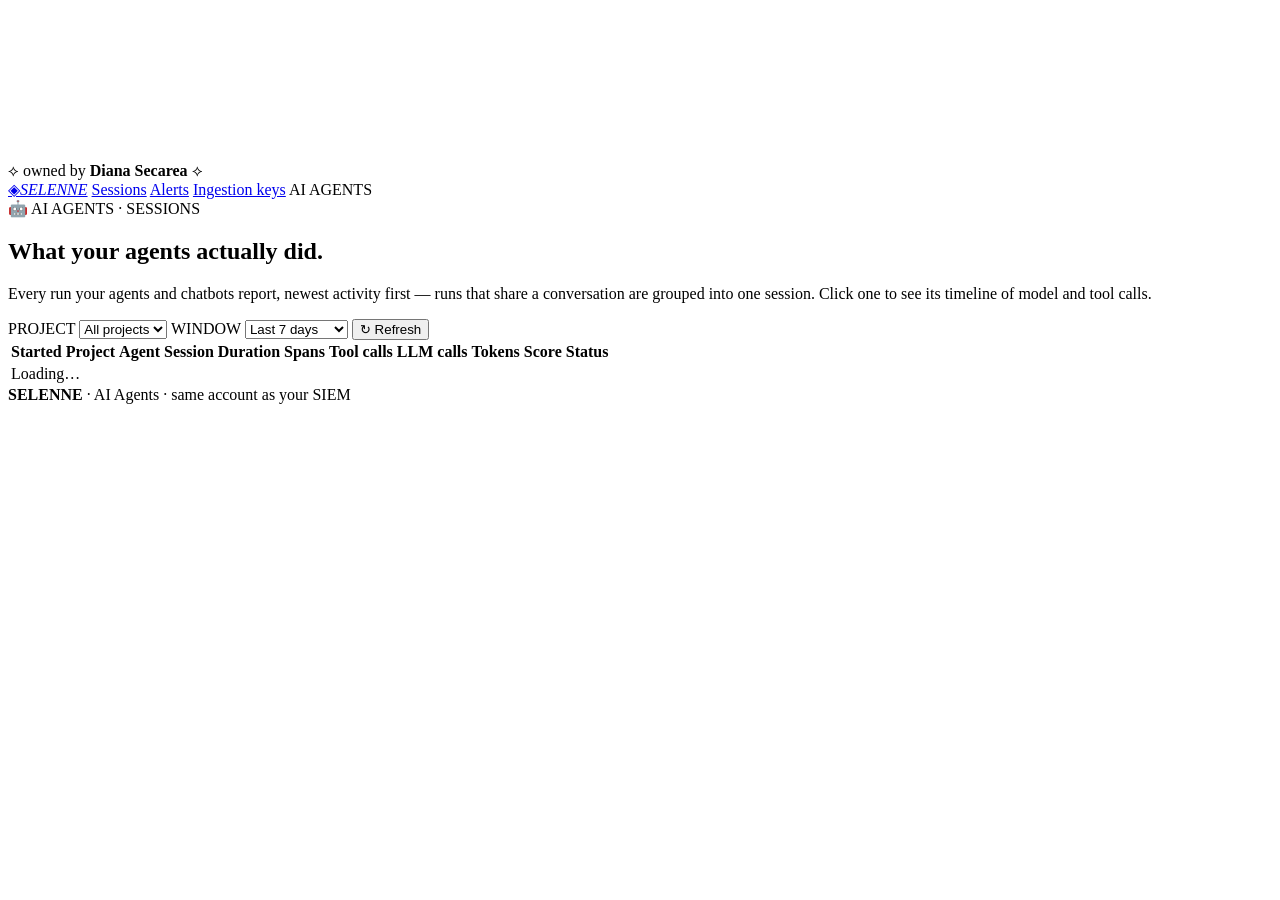
==== commit bbe27535: "changes for the database" ====
--- a/frontend/index.html
+++ b/frontend/index.html
@@ -9,8 +9,8 @@
 <!-- Selenne's stylesheet, switcher and UI runtime, copied into
      assets/selenne/ by scripts/sync-selenne-ui.sh — same look as the SIEM,
      no runtime dependency on Selenne serving /assets/. -->
-<link rel="stylesheet" href="assets/selenne/style.css">
-<link rel="stylesheet" href="assets/console.css">
+<link rel="stylesheet" href="/agents/assets/selenne/style.css">
+<link rel="stylesheet" href="/agents/assets/console.css">
 </head>
 <body>
 
@@ -20,14 +20,13 @@
 
 <div class="owner-line">⟡ owned by <b>Diana Secarea</b> ⟡</div>
 <nav class="nav">
-  <a class="brand" href="/landing.html" data-selenne-link="/landing.html" title="Selenne — home"><span class="logo">◈</span><em>SELENNE</em></a>
-  <a class="link active" href="index.html">Sessions</a>
-  <a class="link" href="alerts.html">Alerts</a>
-  <a class="link" href="logs.html">Logs</a>
-  <a class="link" href="keys.html">Ingestion keys</a>
+  <a class="brand" href="/agents/"><span class="logo">◈</span><em>SELENNE</em></a>
+  <a class="link active" href="/agents/">Sessions</a>
+  <a class="link" href="/agents/alerts">Alerts</a>
+  <a class="link" href="/profile.html#agent-keys">Ingestion keys</a>
   <span class="spacer"></span>
   <span class="status-pill"><span class="dot"></span>AI AGENTS</span>
-  <a class="link" id="navUser" href="/profile.html" data-selenne-link="/profile.html" hidden></a>
+  <a class="link" id="navUser" href="/profile.html" hidden></a>
   <a class="link" id="navOut" href="#" title="Sign out" aria-label="Sign out" hidden>
     <svg width="14" height="14" viewBox="0 0 24 24" fill="none" stroke="currentColor" stroke-width="2" aria-hidden="true"><path d="M9 21H5a2 2 0 0 1-2-2V5a2 2 0 0 1 2-2h4"/><path d="m16 17 5-5-5-5M21 12H9"/></svg>
   </a>
@@ -37,13 +36,13 @@
   <div class="ag-head">
     <span class="eyebrow reveal">🤖 AI AGENTS · SESSIONS</span>
     <h2 class="section-title reveal" data-delay="1">What your agents <span class="grad-text">actually did.</span></h2>
-    <p class="ag-lede reveal" data-delay="2">Every run your agents and chatbots report, newest first. Click one to see its timeline of model and tool calls.</p>
+    <p class="ag-lede reveal" data-delay="2">Every run your agents and chatbots report, newest activity first — runs that share a conversation are grouped into one session. Click one to see its timeline of model and tool calls.</p>
   </div>
 
   <div class="card ag-banner" id="entitleBanner" hidden>
     <b>Selenne Agents isn't enabled on this account yet.</b>
     It comes as an add-on to your Selenne plan — contact us from your
-    <a href="/profile.html" data-selenne-link="/profile.html">profile</a> to turn it on.
+    <a href="/profile.html">profile</a> to turn it on.
   </div>
 
   <div class="ag-filters reveal" data-delay="2">
@@ -67,9 +66,10 @@
     <table class="nx">
       <thead><tr>
         <th>Started</th><th>Project</th><th>Agent</th><th>Session</th>
-        <th class="num">Duration</th><th class="num">Spans</th><th class="num">Tool calls</th><th>Status</th>
+        <th class="num">Duration</th><th class="num">Spans</th><th class="num">Tool calls</th>
+        <th class="num">LLM calls</th><th class="num">Tokens</th><th title="Highest alert score (benign rules count as 0)">Score</th><th>Status</th>
       </tr></thead>
-      <tbody id="sessions"><tr><td colspan="8" class="ag-muted">Loading…</td></tr></tbody>
+      <tbody id="sessions"><tr><td colspan="11" class="ag-muted">Loading…</td></tr></tbody>
     </table>
   </div>
 
@@ -77,7 +77,7 @@
     <h3>No sessions yet</h3>
     <p>Send your first trace and it shows up here within seconds.</p>
     <ol>
-      <li><a href="keys.html">Create an ingestion key</a> for your agent.</li>
+      <li><a href="/profile.html#agent-keys">Create an ingestion key</a> for your agent.</li>
       <li>Point OpenTelemetry at Selenne — no code change if you already use it:
         <pre class="ag-code">OTEL_EXPORTER_OTLP_TRACES_ENDPOINT=https://ingest.selenne.app/v1/traces
 OTEL_EXPORTER_OTLP_TRACES_HEADERS="Authorization=Bearer sk_sel_…"
@@ -113,10 +113,8 @@
   <footer class="footer"><b>SELENNE</b> · AI Agents · same account as your SIEM</footer>
 </main>
 
-<script src="assets/demo.js"></script>
-<script src="assets/common.js"></script>
-<script src="assets/selenne/ui.js"></script>
-<script src="assets/selenne/product-switch.js"></script>
-<script src="assets/console.js"></script>
+<script src="/agents/assets/selenne/ui.js"></script>
+<script src="/agents/assets/selenne/product-switch.js"></script>
+<script src="/agents/assets/console.js"></script>
 </body>
 </html>
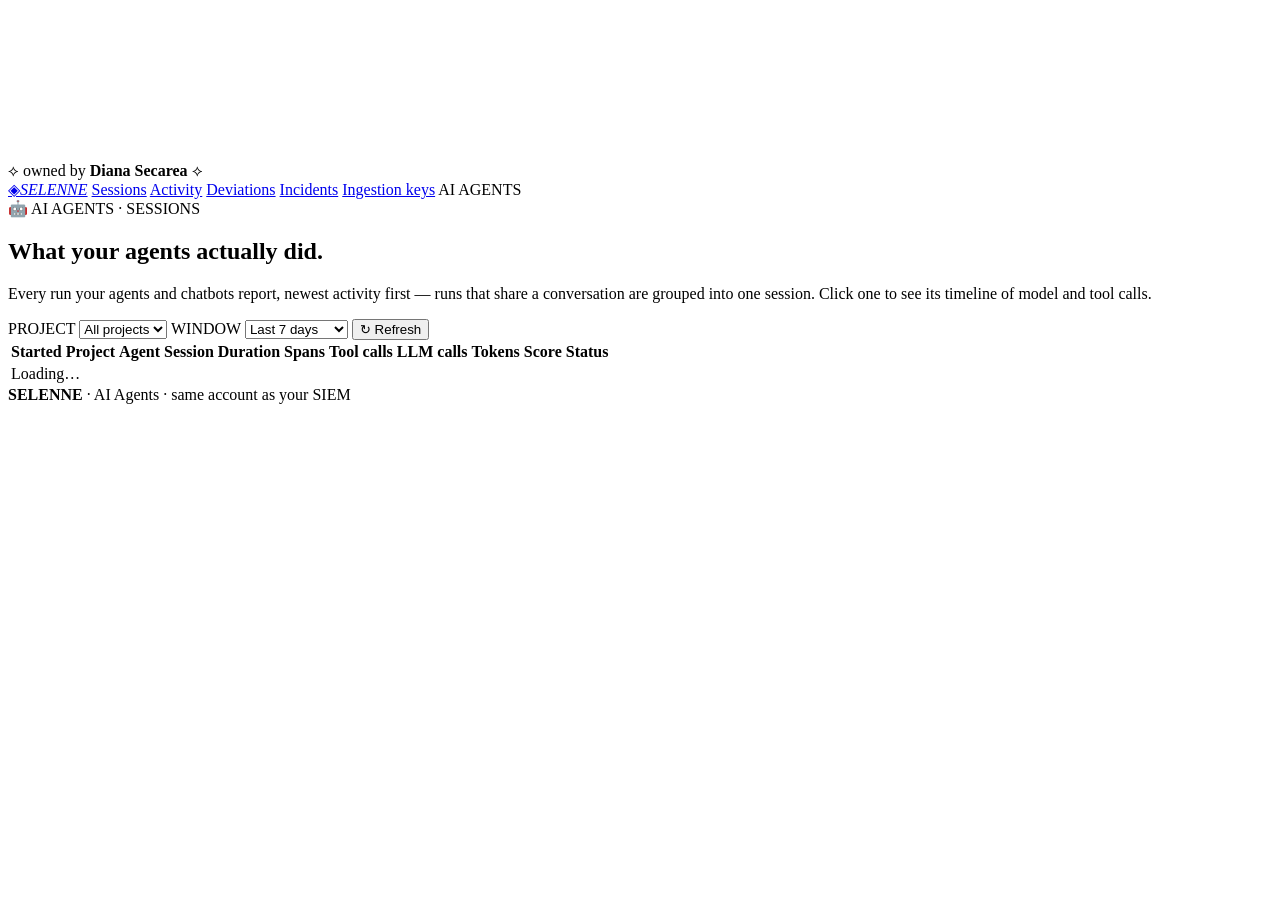
==== commit 057c53c7: "sensor tentragon for v0 poc + deviations incidenta panel" ====
--- a/frontend/index.html
+++ b/frontend/index.html
@@ -22,7 +22,9 @@
 <nav class="nav">
   <a class="brand" href="/agents/"><span class="logo">◈</span><em>SELENNE</em></a>
   <a class="link active" href="/agents/">Sessions</a>
-  <a class="link" href="/agents/alerts">Alerts</a>
+  <a class="link" href="/agents/activity">Activity</a>
+  <a class="link" href="/agents/deviations">Deviations</a>
+  <a class="link" href="/agents/incidents">Incidents</a>
   <a class="link" href="/profile.html#agent-keys">Ingestion keys</a>
   <span class="spacer"></span>
   <span class="status-pill"><span class="dot"></span>AI AGENTS</span>
